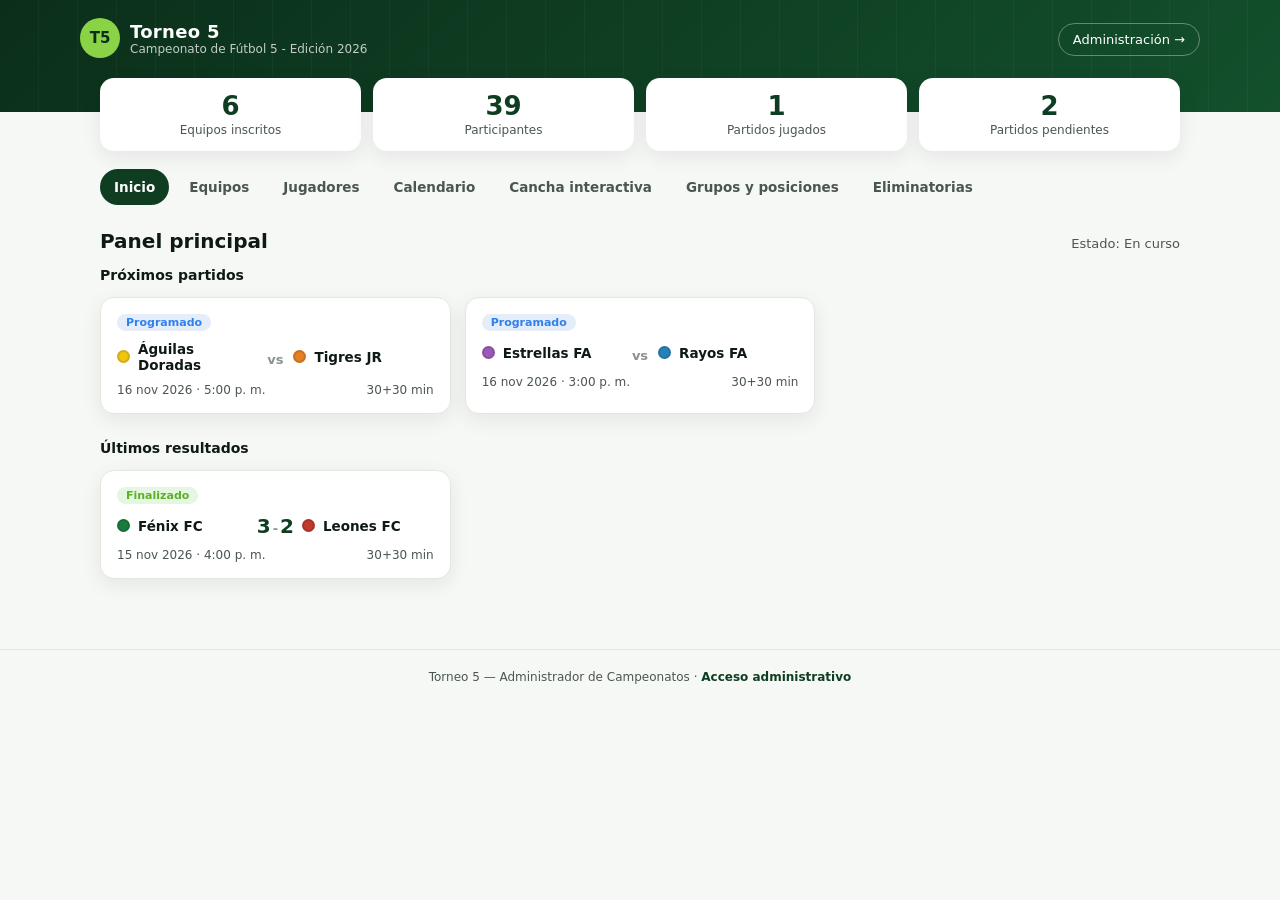
==== index.html @ ad3c0f60 "commit inicial Partidos" ====
<!doctype html>
<html lang="es">
<head>
<meta charset="UTF-8" />
<meta name="viewport" content="width=device-width, initial-scale=1" />
<title>Torneo 5 — Administrador de Campeonatos</title>
<meta name="description" content="Organización de torneos de fútbol 5: equipos, categorías, calendario, resultados y eliminatorias." />
<link rel="stylesheet" href="css/styles.css" />
</head>
<body>

  <header class="topbar">
    <div class="topbar-inner">
      <div class="brand">
        <div class="brand-badge">T5</div>
        <div class="brand-text">
          <h1>Torneo 5</h1>
          <p id="tournament-name">Administrador de Campeonatos</p>
        </div>
      </div>
      <div class="topbar-actions">
        <a href="admin.html" class="btn-ghost">Administración →</a>
      </div>
    </div>
  </header>

  <div class="stats-row" id="stats-row">
    <div class="stat-card"><div class="num" id="stat-teams">–</div><div class="label">Equipos inscritos</div></div>
    <div class="stat-card"><div class="num" id="stat-players">–</div><div class="label">Participantes</div></div>
    <div class="stat-card"><div class="num" id="stat-played">–</div><div class="label">Partidos jugados</div></div>
    <div class="stat-card"><div class="num" id="stat-pending">–</div><div class="label">Partidos pendientes</div></div>
  </div>

  <nav class="tabs" id="tabs">
    <button data-section="inicio" class="active">Inicio</button>
    <button data-section="equipos">Equipos</button>
    <button data-section="jugadores">Jugadores</button>
    <button data-section="calendario">Calendario</button>
    <button data-section="cancha">Cancha interactiva</button>
    <button data-section="grupos">Grupos y posiciones</button>
    <button data-section="eliminatorias">Eliminatorias</button>
  </nav>

  <main>

    <!-- ============ INICIO ============ -->
    <section class="section active" id="section-inicio">
      <div class="section-head">
        <h2>Panel principal</h2>
        <span class="sub" id="tournament-status-label"></span>
      </div>
      <div class="section-head" style="margin-top:0;">
        <h3 style="font-size:14px;margin:0;">Próximos partidos</h3>
      </div>
      <div class="grid" id="inicio-proximos"></div>

      <div class="section-head" style="margin-top:26px;">
        <h3 style="font-size:14px;margin:0;">Últimos resultados</h3>
      </div>
      <div class="grid" id="inicio-resultados"></div>
    </section>

    <!-- ============ EQUIPOS ============ -->
    <section class="section" id="section-equipos">
      <div class="section-head">
        <h2>Equipos</h2>
        <div class="toolbar">
          <select id="filter-category-equipos"></select>
          <select id="filter-division-equipos"></select>
        </div>
      </div>
      <div class="grid" id="equipos-grid"></div>
    </section>

    <!-- ============ JUGADORES ============ -->
    <section class="section" id="section-jugadores">
      <div class="section-head">
        <h2>Jugadores</h2>
        <div class="toolbar">
          <input type="search" id="jugadores-search" placeholder="Buscar jugador..." />
        </div>
      </div>
      <div style="overflow-x:auto;">
        <table class="standings" id="jugadores-table" style="min-width:560px;">
          <thead><tr><th>#</th><th>Jugador</th><th>Equipo</th><th>Categoría</th><th>Rol</th></tr></thead>
          <tbody id="jugadores-tbody"></tbody>
        </table>
      </div>
    </section>

    <!-- ============ CALENDARIO ============ -->
    <section class="section" id="section-calendario">
      <div class="section-head">
        <h2>Calendario</h2>
        <div class="toolbar">
          <select id="filter-category-calendario"></select>
          <select id="filter-division-calendario"></select>
          <select id="filter-status-calendario">
            <option value="">Todos los estados</option>
            <option value="scheduled">Programado</option>
            <option value="live">En juego</option>
            <option value="finished">Finalizado</option>
            <option value="suspended">Suspendido</option>
            <option value="rescheduled">Reprogramado</option>
          </select>
        </div>
      </div>
      <div class="grid" id="calendario-grid"></div>
    </section>

    <!-- ============ CANCHA INTERACTIVA ============ -->
    <section class="section" id="section-cancha">
      <div class="section-head">
        <h2>Cancha interactiva</h2>
        <div class="toolbar">
          <select id="cancha-match-select"></select>
        </div>
      </div>
      <div id="cancha-container"></div>
    </section>

    <!-- ============ GRUPOS Y POSICIONES ============ -->
    <section class="section" id="section-grupos">
      <div class="section-head">
        <h2>Grupos y posiciones</h2>
        <div class="toolbar">
          <select id="filter-category-grupos"></select>
          <select id="filter-division-grupos"></select>
        </div>
      </div>
      <div id="grupos-container"></div>
    </section>

    <!-- ============ ELIMINATORIAS ============ -->
    <section class="section" id="section-eliminatorias">
      <div class="section-head">
        <h2>Eliminatorias</h2>
        <div class="toolbar">
          <select id="filter-category-elim"></select>
          <select id="filter-division-elim"></select>
        </div>
      </div>
      <div id="eliminatorias-container"></div>
    </section>

  </main>

  <footer class="site-footer">
    Torneo 5 — Administrador de Campeonatos · <a href="admin.html">Acceso administrativo</a>
  </footer>

  <!-- Modal de detalle de partido -->
  <div class="modal-backdrop hidden" id="modal-backdrop">
    <div class="modal">
      <button class="modal-close" id="modal-close">✕</button>
      <h2 id="modal-title">Partido</h2>
      <div id="modal-body"></div>
    </div>
  </div>

  <!-- Modal de detalle de equipo -->
  <div class="modal-backdrop hidden" id="team-modal-backdrop">
    <div class="modal">
      <button class="modal-close" id="team-modal-close">✕</button>
      <div id="team-modal-body"></div>
    </div>
  </div>

  <script src="js/data.js"></script>
  <script src="js/standings.js"></script>
  <script src="js/bracket.js"></script>
  <script src="js/teams.js"></script>
  <script src="js/matches.js"></script>
  <script src="js/groups.js"></script>
  <script src="js/app.js"></script>
</body>
</html>
---- css/styles.css ----
/* ==========================================================================
   Torneo 5 — Administrador de Campeonatos
   Hoja de estilos principal (sitio público y compartida con admin)
   ========================================================================== */

:root {
  --turf-900: #0b2e1a;
  --turf-800: #0f3d22;
  --turf-700: #13502c;
  --turf-line: rgba(255, 255, 255, 0.55);
  --lime: #8bd346;
  --lime-dark: #5fae27;
  --ink: #0f1a14;
  --ink-soft: #4a564e;
  --paper: #f6f8f5;
  --card: #ffffff;
  --border: #e2e8e0;
  --shadow: 0 6px 20px rgba(15, 30, 20, 0.08);
  --shadow-lg: 0 14px 40px rgba(15, 30, 20, 0.16);
  --radius: 14px;
  --radius-sm: 9px;
  --yellow: #f4c430;
  --red: #e14b4b;
  --blue: #2f80ed;
  --gray: #8a948e;
  --font: "Segoe UI", system-ui, -apple-system, Roboto, Helvetica, Arial, sans-serif;
}

* { box-sizing: border-box; }

html, body {
  margin: 0;
  padding: 0;
  font-family: var(--font);
  background: var(--paper);
  color: var(--ink);
  -webkit-font-smoothing: antialiased;
}

img { max-width: 100%; display: block; }
button { font-family: inherit; cursor: pointer; }
a { color: inherit; text-decoration: none; }

.hidden { display: none !important; }

/* ---------- Top bar ---------- */
.topbar {
  background: linear-gradient(135deg, var(--turf-900), var(--turf-700));
  color: #fff;
  padding: 18px 20px 54px;
  position: relative;
  overflow: hidden;
}

.topbar::after {
  content: "";
  position: absolute;
  inset: 0;
  background-image: repeating-linear-gradient(
    90deg,
    transparent,
    transparent 38px,
    var(--turf-line) 38px,
    var(--turf-line) 39px
  );
  opacity: 0.06;
  pointer-events: none;
}

.topbar-inner {
  max-width: 1120px;
  margin: 0 auto;
  display: flex;
  align-items: center;
  justify-content: space-between;
  gap: 12px;
  position: relative;
  z-index: 1;
}

.brand {
  display: flex;
  align-items: center;
  gap: 10px;
}

.brand-badge {
  width: 40px;
  height: 40px;
  border-radius: 50%;
  background: var(--lime);
  color: var(--turf-900);
  display: flex;
  align-items: center;
  justify-content: center;
  font-weight: 800;
  font-size: 15px;
  flex-shrink: 0;
}

.brand-text h1 {
  margin: 0;
  font-size: 18px;
  letter-spacing: 0.3px;
}

.brand-text p {
  margin: 0;
  font-size: 12px;
  opacity: 0.75;
}

.topbar-actions a.btn-ghost {
  border: 1px solid rgba(255,255,255,0.35);
  padding: 8px 14px;
  border-radius: 999px;
  font-size: 13px;
  color: #fff;
  white-space: nowrap;
}
.topbar-actions a.btn-ghost:hover { background: rgba(255,255,255,0.12); }

/* Dashboard stat cards, pulled up over the topbar */
.stats-row {
  max-width: 1120px;
  margin: -34px auto 0;
  padding: 0 20px;
  display: grid;
  grid-template-columns: repeat(4, 1fr);
  gap: 12px;
  position: relative;
  z-index: 2;
}

.stat-card {
  background: var(--card);
  border-radius: var(--radius);
  box-shadow: var(--shadow);
  padding: 14px 16px;
  text-align: center;
}

.stat-card .num {
  font-size: 26px;
  font-weight: 800;
  color: var(--turf-800);
  line-height: 1.1;
}

.stat-card .label {
  font-size: 12px;
  color: var(--ink-soft);
  margin-top: 2px;
}

/* ---------- Nav ---------- */
nav.tabs {
  max-width: 1120px;
  margin: 18px auto 0;
  padding: 0 20px;
  display: flex;
  gap: 6px;
  overflow-x: auto;
  scrollbar-width: none;
}
nav.tabs::-webkit-scrollbar { display: none; }

nav.tabs button {
  border: none;
  background: transparent;
  padding: 10px 14px;
  font-size: 13.5px;
  font-weight: 600;
  color: var(--ink-soft);
  border-radius: 999px;
  white-space: nowrap;
  transition: background .15s, color .15s;
}

nav.tabs button.active {
  background: var(--turf-800);
  color: #fff;
}

nav.tabs button:not(.active):hover {
  background: var(--border);
}

/* ---------- Layout ---------- */
main {
  max-width: 1120px;
  margin: 0 auto;
  padding: 18px 20px 60px;
}

.section { display: none; }
.section.active { display: block; animation: fadein .2s ease; }

@keyframes fadein {
  from { opacity: 0; transform: translateY(4px); }
  to { opacity: 1; transform: translateY(0); }
}

.section-head {
  display: flex;
  align-items: baseline;
  justify-content: space-between;
  gap: 10px;
  margin: 6px 0 14px;
  flex-wrap: wrap;
}

.section-head h2 {
  margin: 0;
  font-size: 20px;
}

.section-head .sub {
  font-size: 13px;
  color: var(--ink-soft);
}

.toolbar {
  display: flex;
  gap: 8px;
  flex-wrap: wrap;
  align-items: center;
}

select, input[type="text"], input[type="search"], input[type="date"], input[type="time"], input[type="number"], input[type="password"], input[type="color"], textarea {
  border: 1px solid var(--border);
  border-radius: var(--radius-sm);
  padding: 8px 10px;
  font-size: 13.5px;
  font-family: inherit;
  background: #fff;
  color: var(--ink);
}
select:focus, input:focus, textarea:focus { outline: 2px solid var(--lime); outline-offset: 1px; }

.btn {
  display: inline-flex;
  align-items: center;
  gap: 6px;
  border: none;
  border-radius: 999px;
  padding: 9px 16px;
  font-size: 13.5px;
  font-weight: 600;
  background: var(--turf-800);
  color: #fff;
}
.btn:hover { background: var(--turf-900); }
.btn.secondary { background: #fff; color: var(--turf-800); border: 1px solid var(--border); }
.btn.secondary:hover { background: var(--paper); }
.btn.lime { background: var(--lime); color: var(--turf-900); }
.btn.lime:hover { background: var(--lime-dark); }
.btn.danger { background: #fff; color: var(--red); border: 1px solid #f3cfcf; }
.btn.danger:hover { background: #fdeeee; }
.btn.small { padding: 6px 11px; font-size: 12.5px; }
.btn:disabled { opacity: .5; cursor: not-allowed; }

/* ---------- Cards grid ---------- */
.grid {
  display: grid;
  grid-template-columns: repeat(auto-fill, minmax(260px, 1fr));
  gap: 14px;
}

.card {
  background: var(--card);
  border: 1px solid var(--border);
  border-radius: var(--radius);
  box-shadow: var(--shadow);
  padding: 16px;
}

/* ---------- Team card ---------- */
.team-card { cursor: pointer; transition: transform .12s; }
.team-card:hover { transform: translateY(-2px); }

.team-card-head {
  display: flex;
  align-items: center;
  gap: 10px;
}

.team-chip {
  width: 44px;
  height: 44px;
  border-radius: 50%;
  display: flex;
  align-items: center;
  justify-content: center;
  font-weight: 800;
  font-size: 14px;
  flex-shrink: 0;
  border: 3px solid rgba(0,0,0,0.08);
}

.team-card-head h3 { margin: 0; font-size: 15.5px; }
.team-card-head .meta { font-size: 12px; color: var(--ink-soft); margin-top: 2px; }

.badge {
  display: inline-block;
  font-size: 11px;
  font-weight: 700;
  padding: 2px 9px;
  border-radius: 999px;
  background: var(--border);
  color: var(--ink-soft);
}
.badge.active { background: #e4f7e0; color: var(--lime-dark); }
.badge.withdrawn { background: #f4e6c4; color: #8a6400; }
.badge.disqualified { background: #fbe0e0; color: var(--red); }
.badge.scheduled { background: #e5edfb; color: var(--blue); }
.badge.live { background: #fde6cc; color: #c9700c; }
.badge.finished { background: #e4f7e0; color: var(--lime-dark); }
.badge.suspended { background: #f1e6fb; color: #7a3fb0; }
.badge.rescheduled { background: #f4e6c4; color: #8a6400; }

.roster-table { width: 100%; border-collapse: collapse; margin-top: 10px; font-size: 13px; }
.roster-table th { text-align: left; font-size: 11px; text-transform: uppercase; color: var(--ink-soft); padding: 4px 6px; border-bottom: 1px solid var(--border); }
.roster-table td { padding: 5px 6px; border-bottom: 1px solid #f0f2ee; }
.gk-tag { font-size: 10px; background: var(--turf-800); color: #fff; padding: 1px 6px; border-radius: 999px; margin-left: 6px; }

/* ---------- Match card ---------- */
.match-card { display: flex; flex-direction: column; gap: 10px; cursor: pointer; }
.match-card:hover { transform: translateY(-2px); }

.match-row {
  display: grid;
  grid-template-columns: 1fr auto 1fr;
  align-items: center;
  gap: 8px;
}

.match-team { display: flex; align-items: center; gap: 8px; font-weight: 600; font-size: 13.5px; }
.match-row .match-team:last-child { justify-content: flex-end; text-align: right; flex-direction: row-reverse; }

.dot { width: 13px; height: 13px; border-radius: 50%; flex-shrink: 0; border: 2px solid rgba(0,0,0,0.12); }

.match-score { font-size: 20px; font-weight: 800; color: var(--turf-800); white-space: nowrap; }
.match-score .vs { color: var(--gray); font-weight: 600; font-size: 13px; margin: 0 2px; }

.match-meta { font-size: 12px; color: var(--ink-soft); display: flex; justify-content: space-between; align-items: center; flex-wrap: wrap; gap: 6px; }

/* ---------- Cancha interactiva (SVG field) ---------- */
.cancha-wrap { background: var(--card); border: 1px solid var(--border); border-radius: var(--radius); box-shadow: var(--shadow); padding: 16px; }
.cancha-svg { width: 100%; height: auto; display: block; }
.cancha-caption { display: flex; justify-content: space-between; align-items: center; margin-top: 10px; font-size: 12.5px; color: var(--ink-soft); flex-wrap: wrap; gap: 6px; }

.match-detail-grid { display: grid; grid-template-columns: 1fr 1fr; gap: 16px; margin-top: 16px; }
@media (max-width: 760px) { .match-detail-grid { grid-template-columns: 1fr; } }

.lineup-col h4 { margin: 0 0 8px; font-size: 13px; text-transform: uppercase; letter-spacing: .4px; color: var(--ink-soft); }
.lineup-list { list-style: none; margin: 0; padding: 0; font-size: 13.5px; }
.lineup-list li { padding: 5px 0; border-bottom: 1px solid #f0f2ee; display: flex; justify-content: space-between; }
.lineup-list li.suplente { color: var(--ink-soft); }

.incident-list { list-style: none; margin: 10px 0 0; padding: 0; }
.incident-list li { display: flex; gap: 8px; padding: 7px 0; border-bottom: 1px solid #f0f2ee; font-size: 13.5px; align-items: flex-start; }
.incident-list .min { font-weight: 700; color: var(--turf-800); min-width: 34px; flex-shrink: 0; }
.incident-list .icon { flex-shrink: 0; }

/* ---------- Standings table ---------- */
.group-block { margin-bottom: 22px; }
.group-block h3 { font-size: 15px; margin: 0 0 8px; display: flex; align-items: center; gap: 8px; }

table.standings { width: 100%; border-collapse: collapse; background: var(--card); border: 1px solid var(--border); border-radius: var(--radius); overflow: hidden; font-size: 13px; }
table.standings th { background: var(--turf-800); color: #fff; padding: 8px 7px; font-size: 11.5px; text-transform: uppercase; text-align: center; }
table.standings th:first-child { text-align: left; padding-left: 12px; }
table.standings td { padding: 8px 7px; text-align: center; border-bottom: 1px solid #f0f2ee; }
table.standings td:first-child { text-align: left; padding-left: 12px; font-weight: 600; display: flex; align-items: center; gap: 7px; }
table.standings tr:last-child td { border-bottom: none; }
table.standings tr.qualify { background: #f1faee; }
table.standings td.pts { font-weight: 800; color: var(--turf-800); }

/* ---------- Bracket ---------- */
.bracket { display: flex; gap: 26px; overflow-x: auto; padding: 10px 2px 18px; }
.bracket-round { display: flex; flex-direction: column; justify-content: space-around; gap: 18px; min-width: 210px; }
.bracket-round h4 { font-size: 11.5px; text-transform: uppercase; color: var(--ink-soft); text-align: center; margin: 0 0 6px; }
.bracket-match { background: var(--card); border: 1px solid var(--border); border-radius: var(--radius-sm); padding: 9px 11px; box-shadow: var(--shadow); }
.bracket-match .bm-team { display: flex; justify-content: space-between; align-items: center; font-size: 12.5px; padding: 3px 0; }
.bracket-match .bm-team.winner { font-weight: 800; color: var(--turf-800); }
.bracket-match .bm-team .n { display: flex; align-items: center; gap: 6px; }
.champion-card { background: linear-gradient(135deg, var(--lime), var(--lime-dark)); color: var(--turf-900); border-radius: var(--radius); padding: 16px; text-align: center; font-weight: 800; box-shadow: var(--shadow-lg); }
.champion-card .trophy { font-size: 26px; display: block; margin-bottom: 4px; }

/* ---------- Empty state ---------- */
.empty-state { text-align: center; padding: 40px 20px; color: var(--ink-soft); }
.empty-state .big { font-size: 34px; margin-bottom: 6px; }

/* ---------- Modal ---------- */
.modal-backdrop {
  position: fixed; inset: 0; background: rgba(10,20,14,0.55);
  display: flex; align-items: flex-end; justify-content: center;
  z-index: 50; padding: 0;
}
.modal {
  background: var(--paper); width: 100%; max-width: 680px;
  max-height: 92vh; overflow-y: auto;
  border-radius: 18px 18px 0 0;
  padding: 20px; position: relative;
  box-shadow: 0 -10px 40px rgba(0,0,0,0.25);
}
@media (min-width: 760px) {
  .modal-backdrop { align-items: center; }
  .modal { border-radius: var(--radius); }
}
.modal-close {
  position: absolute; top: 14px; right: 14px;
  width: 30px; height: 30px; border-radius: 50%;
  background: var(--border); border: none; font-size: 15px; color: var(--ink);
}
.modal h2 { margin: 0 20px 4px 0; font-size: 18px; }

/* ---------- Footer ---------- */
footer.site-footer {
  text-align: center; font-size: 12px; color: var(--ink-soft);
  padding: 20px; border-top: 1px solid var(--border); margin-top: 10px;
}
footer.site-footer a { color: var(--turf-800); font-weight: 600; }

/* ---------- Responsive ---------- */
@media (max-width: 680px) {
  .stats-row { grid-template-columns: repeat(2, 1fr); }
  .brand-text p { display: none; }
  .match-detail-grid { gap: 10px; }
}

/* ---------- Utility text ---------- */
.muted { color: var(--ink-soft); }
.center { text-align: center; }
.mt-0 { margin-top: 0; }
.flex { display: flex; align-items: center; gap: 8px; }
.flex-between { display: flex; align-items: center; justify-content: space-between; }
.wrap { flex-wrap: wrap; }
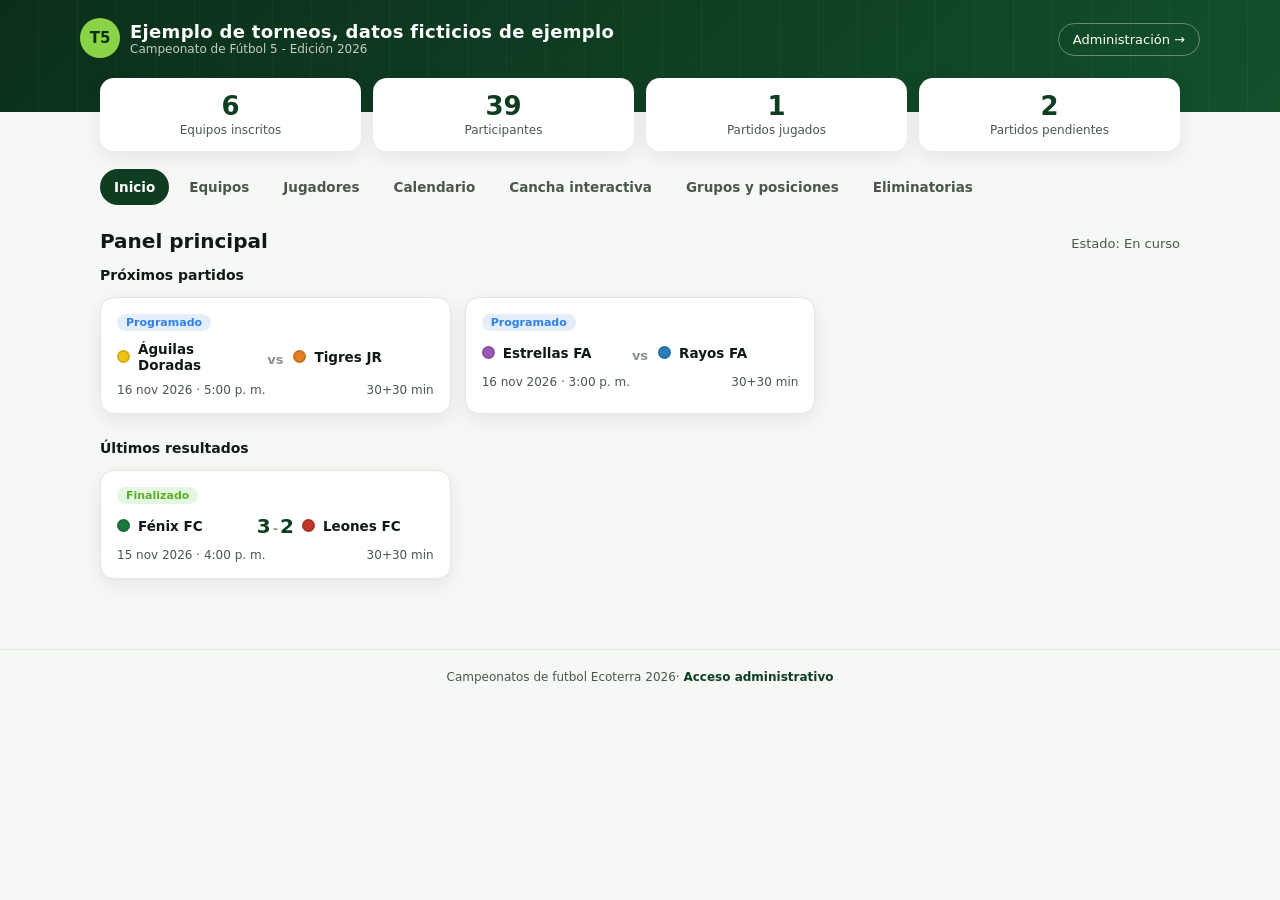
==== commit e6778313: "ajustes menores" ====
--- a/index.html
+++ b/index.html
@@ -3,7 +3,7 @@
 <head>
 <meta charset="UTF-8" />
 <meta name="viewport" content="width=device-width, initial-scale=1" />
-<title>Torneo 5 — Administrador de Campeonatos</title>
+<title>Torneos de Futbol Ecoterra Cluster 1</title>
 <meta name="description" content="Organización de torneos de fútbol 5: equipos, categorías, calendario, resultados y eliminatorias." />
 <link rel="stylesheet" href="css/styles.css" />
 </head>
@@ -14,7 +14,7 @@
       <div class="brand">
         <div class="brand-badge">T5</div>
         <div class="brand-text">
-          <h1>Torneo 5</h1>
+          <h1>Ejemplo de torneos, datos ficticios de ejemplo</h1>
           <p id="tournament-name">Administrador de Campeonatos</p>
         </div>
       </div>
@@ -146,7 +146,7 @@
   </main>
 
   <footer class="site-footer">
-    Torneo 5 — Administrador de Campeonatos · <a href="admin.html">Acceso administrativo</a>
+    Campeonatos de futbol Ecoterra 2026· <a href="admin.html">Acceso administrativo</a>
   </footer>
 
   <!-- Modal de detalle de partido -->
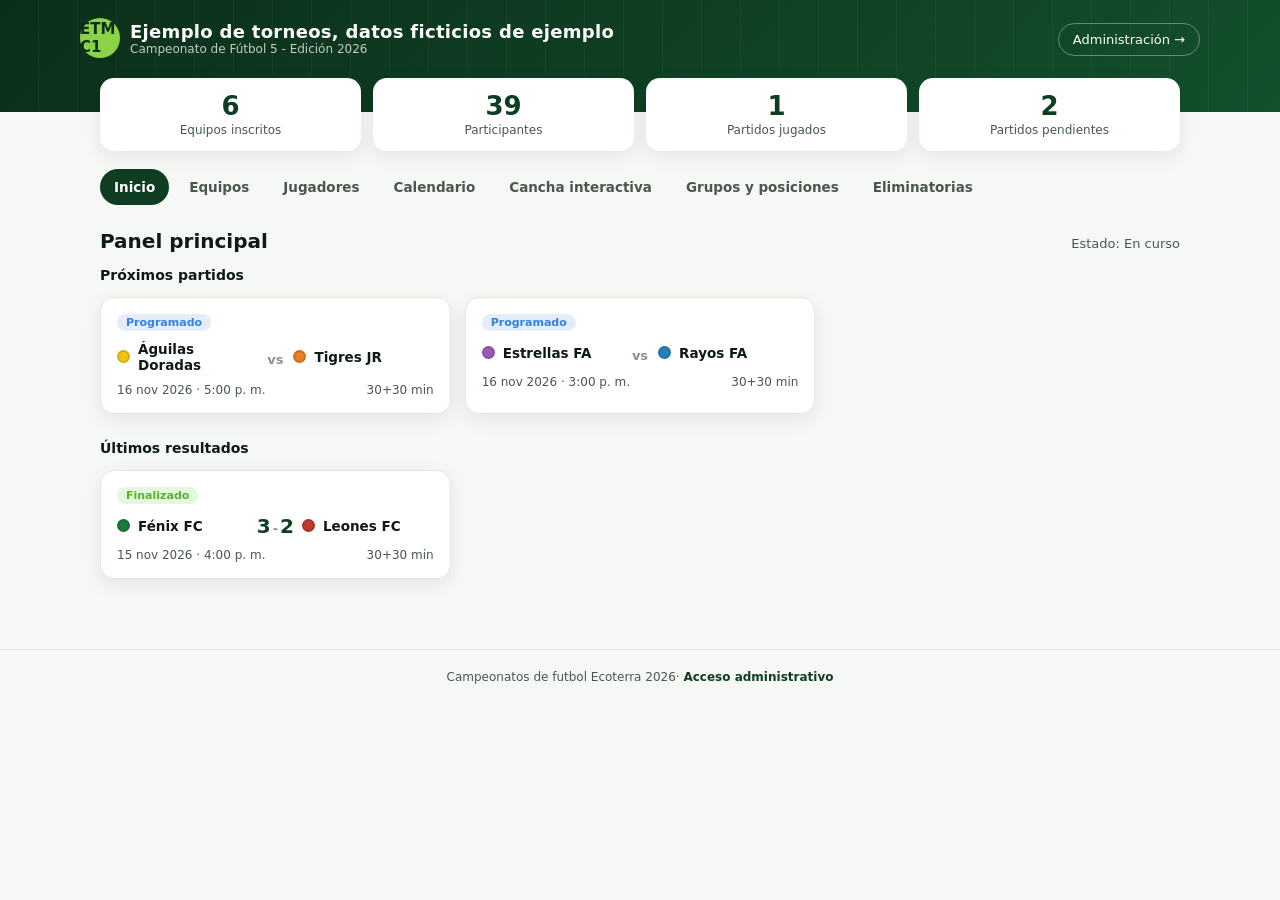
==== commit a9d8b7de: "ajustes de textos" ====
--- a/index.html
+++ b/index.html
@@ -12,7 +12,7 @@
   <header class="topbar">
     <div class="topbar-inner">
       <div class="brand">
-        <div class="brand-badge">T5</div>
+        <div class="brand-badge">ETM C1</div>
         <div class="brand-text">
           <h1>Ejemplo de torneos, datos ficticios de ejemplo</h1>
           <p id="tournament-name">Administrador de Campeonatos</p>
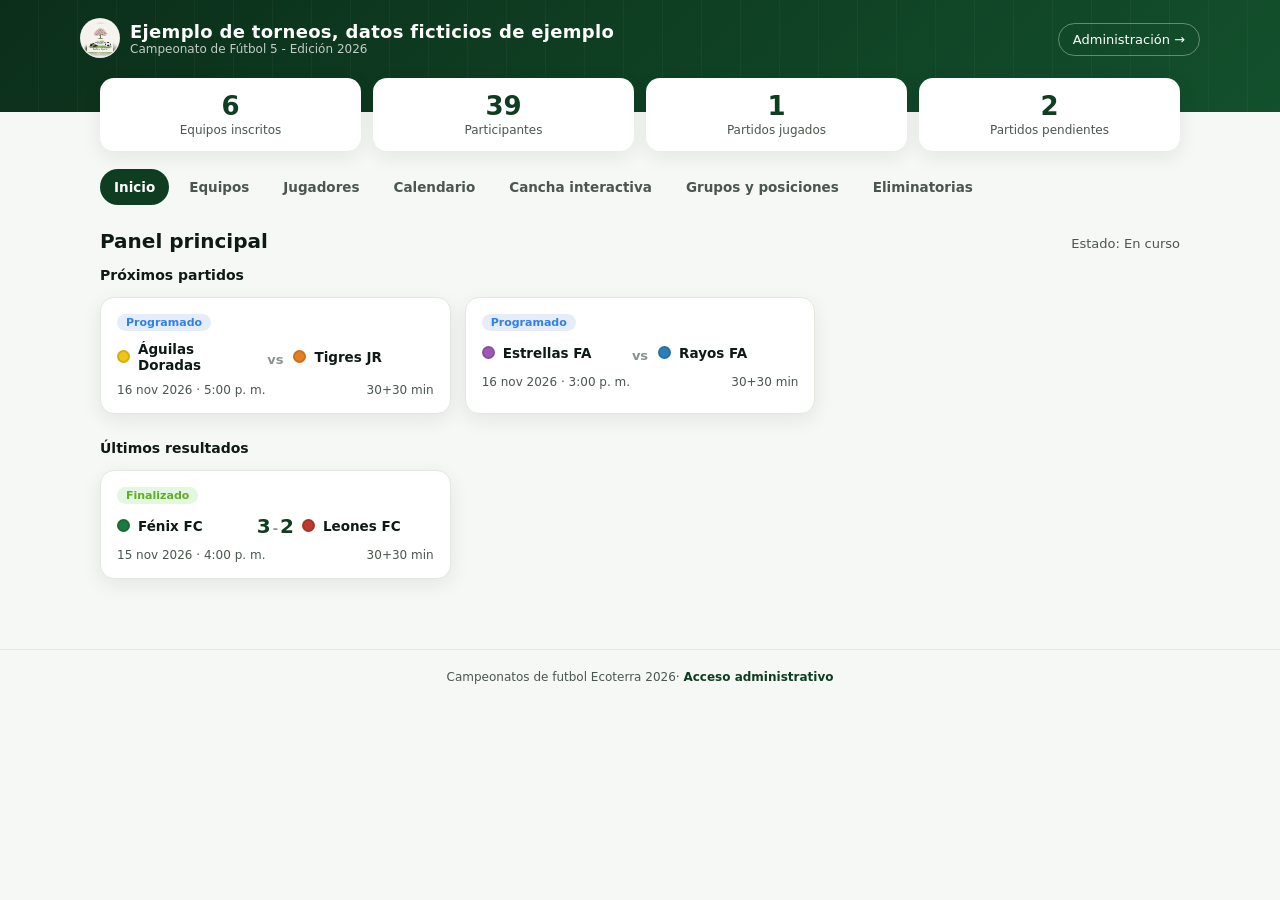
==== commit 22c8137c: "ajustes logos" ====
--- a/index.html
+++ b/index.html
@@ -6,13 +6,14 @@
 <title>Torneos de Futbol Ecoterra Cluster 1</title>
 <meta name="description" content="Organización de torneos de fútbol 5: equipos, categorías, calendario, resultados y eliminatorias." />
 <link rel="stylesheet" href="css/styles.css" />
+<link rel="icon" href="img/logo.png" />
 </head>
 <body>
 
   <header class="topbar">
     <div class="topbar-inner">
       <div class="brand">
-        <div class="brand-badge">ETM C1</div>
+        <img src="img/logo.png" alt="EcoTerra Maquilishuat Cluster 1" class="brand-badge" />
         <div class="brand-text">
           <h1>Ejemplo de torneos, datos ficticios de ejemplo</h1>
           <p id="tournament-name">Administrador de Campeonatos</p>
--- a/css/styles.css
+++ b/css/styles.css
@@ -96,6 +96,14 @@
   font-weight: 800;
   font-size: 15px;
   flex-shrink: 0;
+  overflow: hidden;
+}
+
+/* Cuando el badge es un logo (<img class="brand-badge">) en vez de texto */
+img.brand-badge {
+  object-fit: cover;
+  background: #fff;
+  border: 1px solid rgba(0, 0, 0, 0.08);
 }
 
 .brand-text h1 {
